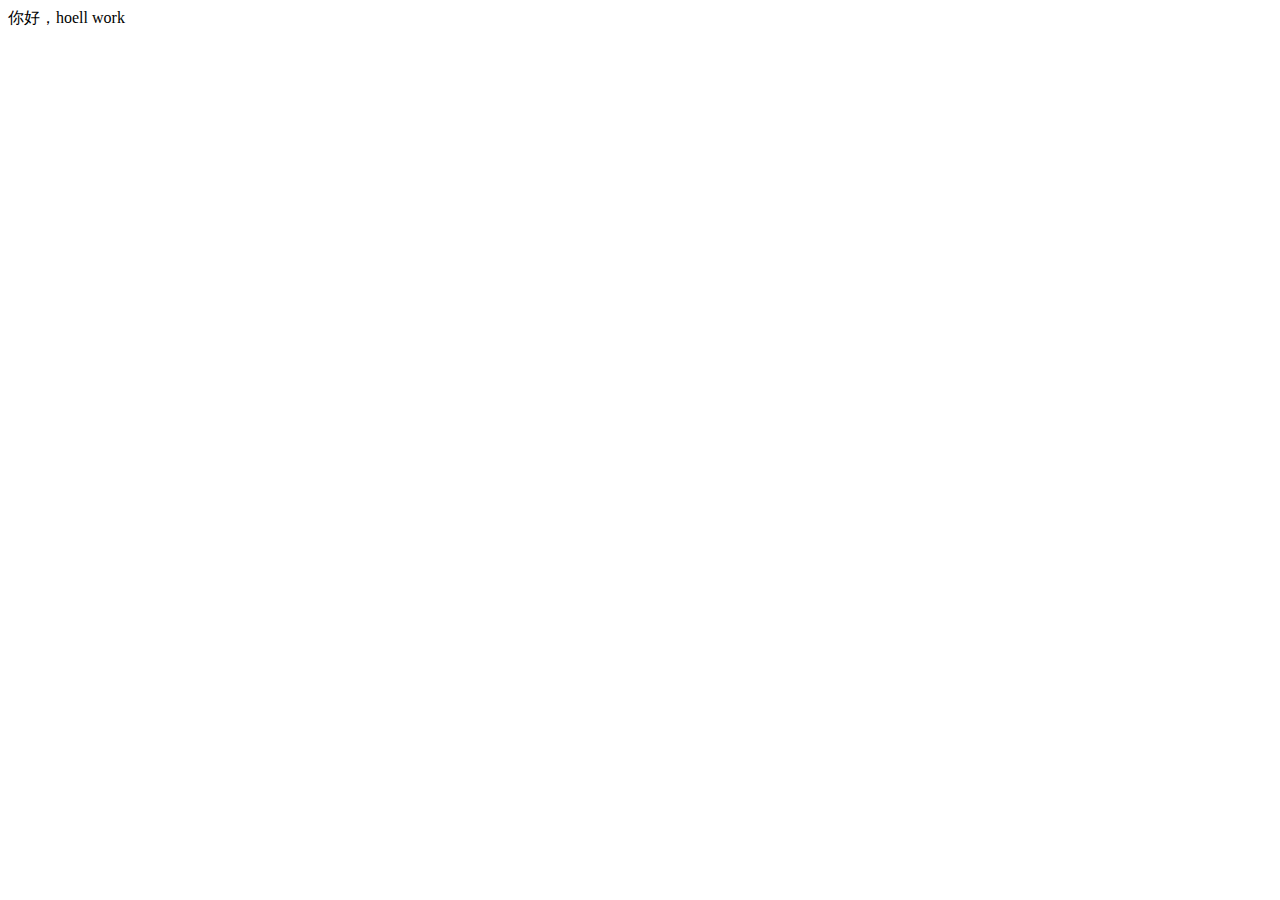
==== index.html @ dcc483dd "index.html" ====
<!DOCTYPE html>
<html lang="en">
<head>
    <meta charset="UTF-8">
    <meta name="viewport" content="width=device-width, initial-scale=1.0">
    <meta http-equiv="X-UA-Compatible" content="ie=edge">
    <title>Document</title>
</head>
<body>
    <span>你好，hoell work</span>
</body>
</html>
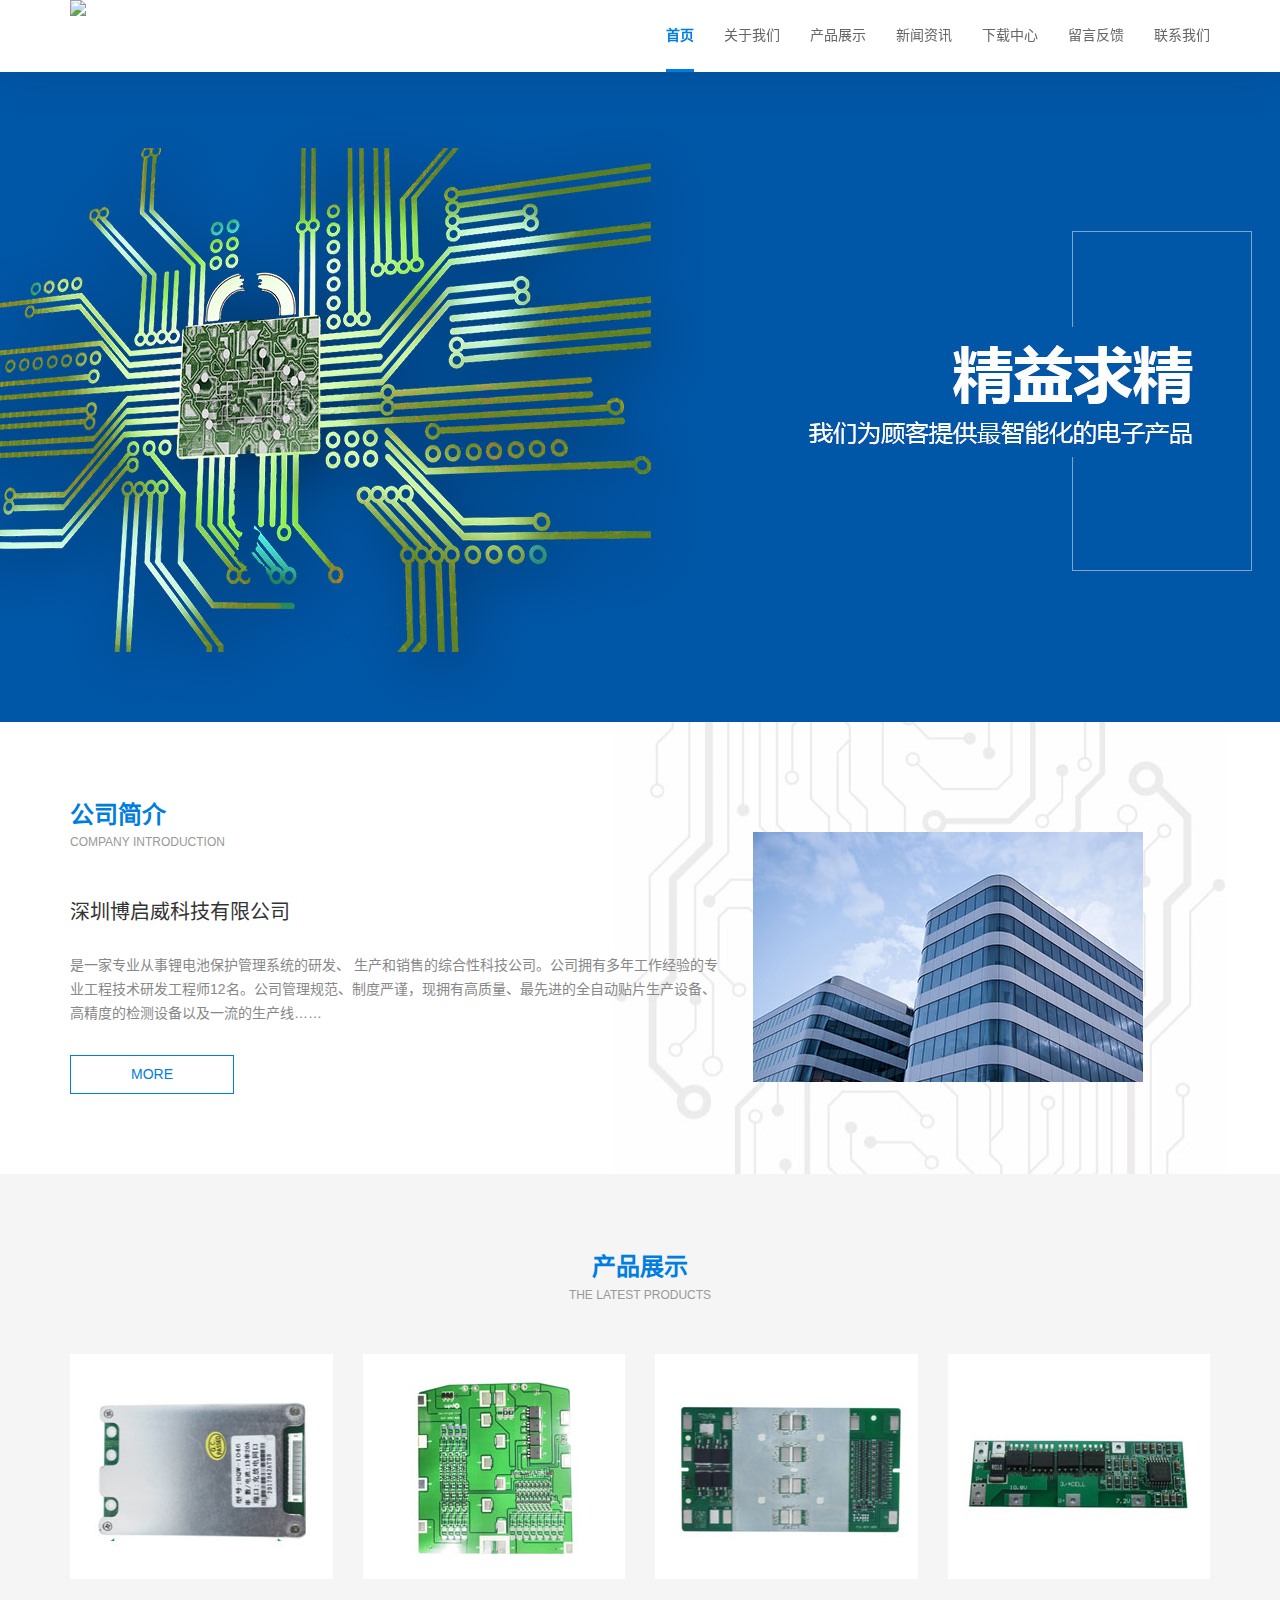
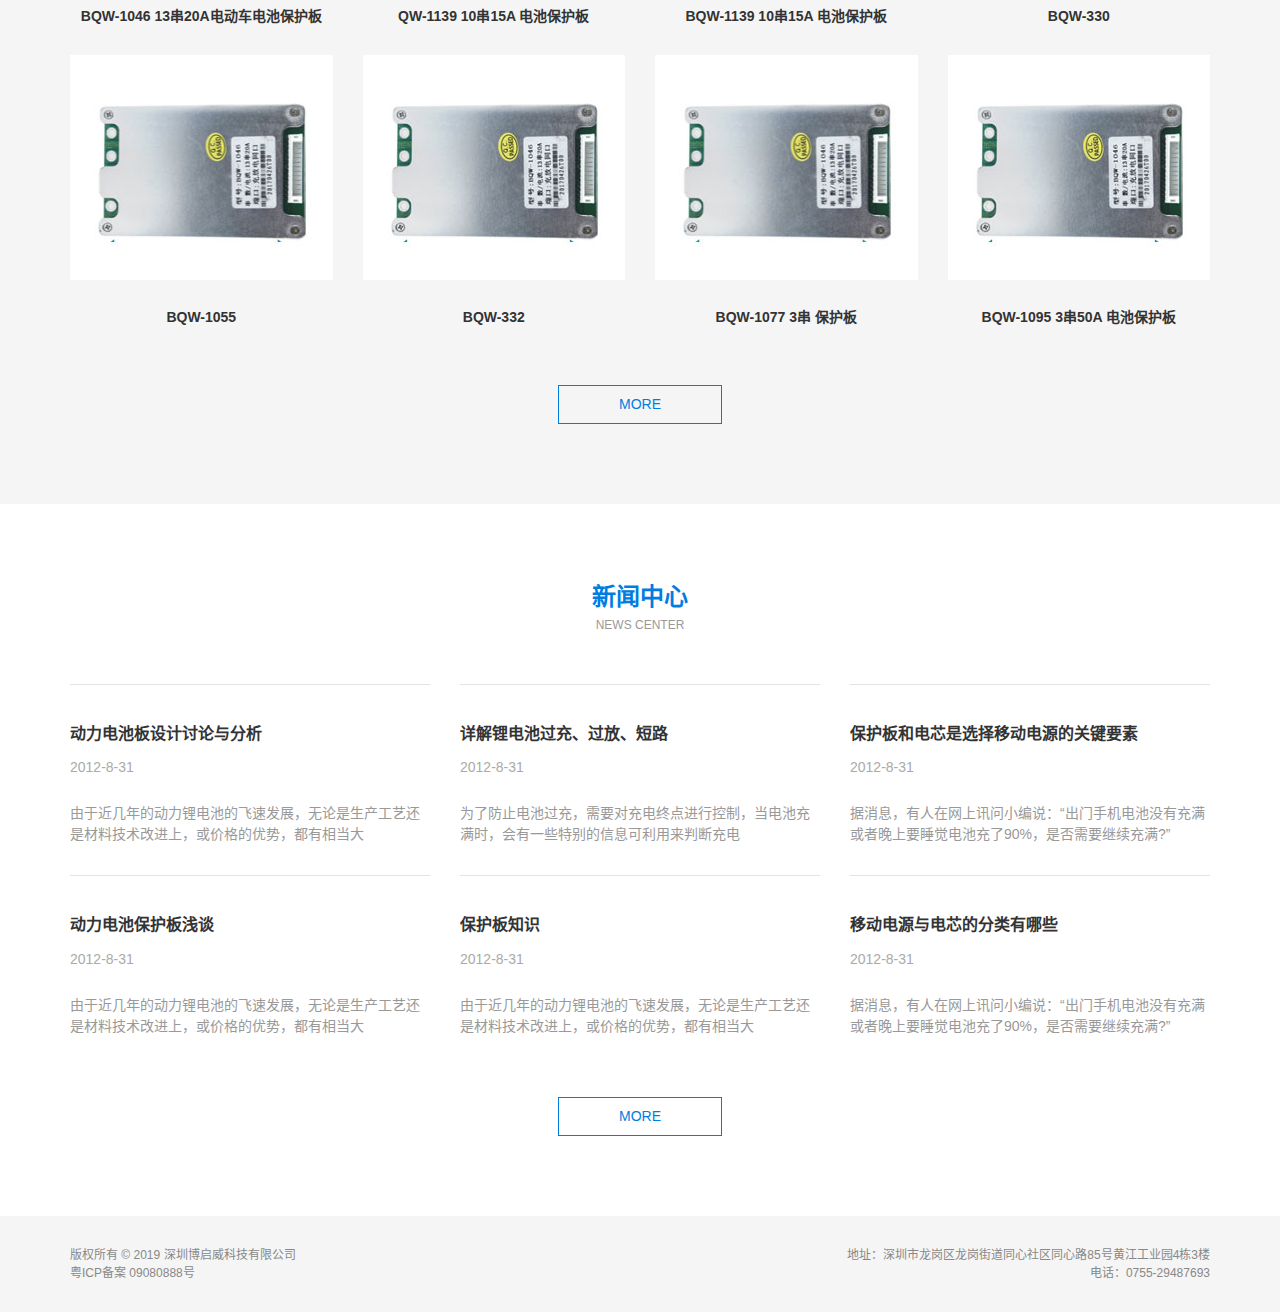
==== commit 1053d503: "添加网站" ====
--- a/index.html
+++ b/index.html
@@ -1,12 +1,220 @@
 <!DOCTYPE html>
-<html lang="en">
+<html lang="zh-CN">
 <head>
-    <meta charset="UTF-8">
-    <meta name="viewport" content="width=device-width, initial-scale=1.0">
-    <meta http-equiv="X-UA-Compatible" content="ie=edge">
-    <title>Document</title>
+    <meta charset="utf-8" />
+    <meta http-equiv="X-UA-Compatible" content="IE=edge,chrome=1">
+    <meta name="viewport" content="width=device-width, initial-scale=1">
+    <title>comapny</title>
+    <meta name="description" content="" />
+    <meta name="keywords" content="food" />
+    <link rel="stylesheet" href="css/bootstrap.min.css" >
+    <link rel="stylesheet" href="css/style.css" >
+    <!--[if lt IE 9]>
+      <script src="js/html5shiv.min.js"></script>
+      <script src="js/respond.min.js"></script>
+    <![endif]-->
 </head>
 <body>
-    <span>你好，hoell work</span>
+    <!--B:nav-->
+    <nav class="navbar navbar-default navbar-fixed-top">
+        <div class="container">  
+            <div class="navbar-header">
+                <a class="navbar-brand" href="index.html"><img src="images/logo.png"></a>
+                <button type="button" class="navbar-toggle collapsed" data-toggle="collapse" data-target="#navbar" aria-expanded="false" aria-controls="navbar">
+                    <span class="sr-only"></span>
+                    <span class="icon-bar"></span>
+                    <span class="icon-bar"></span>
+                    <span class="icon-bar"></span>
+                </button>
+            </div>
+            <div id="navbar" class="navbar-collapse collapse">
+              <ul class="nav navbar-nav navbar-right">
+                <li class="active"><a href="index.html">首页</a></li>
+                <li><a href="about.html">关于我们</a></li>
+                <li class="dropdown">
+                    <a href="#" class="dropdown-toggle" data-toggle="dropdown">产品展示</a>
+                    <ul class="dropdown-menu">
+                        <li><a href="product.html">电子元器件</a></li>
+                        <li><a href="product2.html">软件开发</a></li>
+                  	</ul>
+                </li>
+                <li><a href="news.html">新闻资讯</a></li>
+                <li><a href="download.html">下载中心</a></li>
+                <li><a href="feedback.html">留言反馈</a></li>
+                <li><a href="contact.html">联系我们</a></li>
+              </ul>
+            </div>            
+            
+        </div>
+    </nav>
+    <!--E:nav-->
+   
+    
+    <!--B:banner-->
+    <div class="banner hidden-xs"></div>
+    <!--E:banner-->
+    
+    
+    
+    <!--B:about-->
+    <div class="container company">
+        <div class="row">
+        	<div class="col-md-7">
+                <div class="m-title">
+                    <h3>公司简介</h3>
+                    <p>Company Introduction</p>
+                </div>
+                <div class="content">
+            		<h4>深圳博启威科技有限公司</h4>
+                	<p>是一家专业从事锂电池保护管理系统的研发、 生产和销售的综合性科技公司。公司拥有多年工作经验的专业工程技术研发工程师12名。公司管理规范、制度严谨，现拥有高质量、最先进的全自动贴片生产设备、高精度的检测设备以及一流的生产线……</p>
+            	</div>
+                <div class="mar-t"><a href="#" class="more">more</a></div>
+            </div>
+            <div class="col-md-5"><img src="images/company.jpg" class="mar-t"></div>
+        </div>
+    </div>
+    <!--E:about-->
+    
+    
+    <!--B:product-->
+    <div class="latest-product">
+    	<div class="container">
+            <div class="m-title text-center">
+                <h3>产品展示</h3>
+                <p>The Latest Products</p>
+            </div>
+            <div class="row list">
+                <div class="col-md-3">
+                	<a href="#">
+                    	<div class="img"><img src="uploads/img.jpg" class="img-full-width"></div>
+                        <h5 class="ellipsis">BQW-1046 13串20A电动车电池保护板</h5>
+                    </a>
+                </div>
+                <div class="col-md-3">
+                	<a href="#">
+                    	<div class="img"><img src="uploads/img1.jpg" class="img-full-width"></div>
+                        <h5 class="ellipsis">QW-1139 10串15A 电池保护板</h5>
+                    </a>
+                </div>
+                <div class="col-md-3">
+                	<a href="#">
+                    	<div class="img"><img src="uploads/img2.jpg" class="img-full-width"></div>
+                        <h5 class="ellipsis">BQW-1139 10串15A 电池保护板</h5>
+                    </a>
+                </div>
+                <div class="col-md-3">
+                	<a href="#">
+                    	<div class="img"><img src="uploads/img3.jpg" class="img-full-width"></div>
+                        <h5 class="ellipsis">BQW-330</h5>
+                    </a>
+                </div>
+                <div class="col-md-3">
+                	<a href="#">
+                    	<div class="img"><img src="uploads/img.jpg" class="img-full-width"></div>
+                        <h5 class="ellipsis">BQW-1055</h5>
+                    </a>
+                </div>
+                <div class="col-md-3">
+                	<a href="#">
+                    	<div class="img"><img src="uploads/img.jpg" class="img-full-width"></div>
+                        <h5 class="ellipsis">BQW-332</h5>
+                    </a>
+                </div>
+                <div class="col-md-3">
+                	<a href="#">
+                    	<div class="img"><img src="uploads/img.jpg" class="img-full-width"></div>
+                        <h5 class="ellipsis">BQW-1077 3串 保护板</h5>
+                    </a>
+                </div>
+                <div class="col-md-3">
+                	<a href="#">
+                    	<div class="img"><img src="uploads/img.jpg" class="img-full-width"></div>
+                        <h5 class="ellipsis">BQW-1095 3串50A 电池保护板</h5>
+                    </a>
+                </div>
+            </div>
+            <div class="text-center mar-t"><a href="#" class="more">more</a></div>
+        </div>
+    </div>
+    <!--E:product-->
+    
+    
+    <!--B:news-->
+    <div class="news-center">
+    	<div class="container">
+            <div class="m-title text-center">
+                <h3>新闻中心</h3>
+                <p>News center</p>
+            </div>
+            <div class="row list">
+                <div class="col-md-4">
+                	<a href="#">
+                        <h5 class="ellipsis">动力电池板设计讨论与分析</h5>
+                        <div class="date">2012-8-31</div>
+                        <div class="desc ellipsis-2">由于近几年的动力锂电池的飞速发展，无论是生产工艺还是材料技术改进上，或价格的优势，都有相当大</div>
+                    </a>
+                </div>
+                <div class="col-md-4">
+                	<a href="#">
+                        <h5 class="ellipsis">详解锂电池过充、过放、短路</h5>
+                        <div class="date">2012-8-31</div>
+                        <div class="desc ellipsis-2">为了防止电池过充，需要对充电终点进行控制，当电池充满时，会有一些特别的信息可利用来判断充电</div>
+                    </a>
+                </div>
+                <div class="col-md-4">
+                	<a href="#">
+                        <h5 class="ellipsis">保护板和电芯是选择移动电源的关键要素</h5>
+                        <div class="date">2012-8-31</div>
+                        <div class="desc ellipsis-2">据消息，有人在网上讯问小编说：“出门手机电池没有充满或者晚上要睡觉电池充了90%，是否需要继续充满?”</div>
+                    </a>
+                </div>
+                <div class="col-md-4">
+                	<a href="#">
+                        <h5 class="ellipsis">动力电池保护板浅谈</h5>
+                        <div class="date">2012-8-31</div>
+                        <div class="desc ellipsis-2">由于近几年的动力锂电池的飞速发展，无论是生产工艺还是材料技术改进上，或价格的优势，都有相当大</div>
+                    </a>
+                </div>
+                <div class="col-md-4">
+                	<a href="#">
+                        <h5 class="ellipsis">保护板知识</h5>
+                        <div class="date">2012-8-31</div>
+                        <div class="desc ellipsis-2">由于近几年的动力锂电池的飞速发展，无论是生产工艺还是材料技术改进上，或价格的优势，都有相当大</div>
+                    </a>
+                </div>
+                <div class="col-md-4">
+                	<a href="#">
+                        <h5 class="ellipsis">移动电源与电芯的分类有哪些</h5>
+                        <div class="date">2012-8-31</div>
+                        <div class="desc ellipsis-2">据消息，有人在网上讯问小编说：“出门手机电池没有充满或者晚上要睡觉电池充了90%，是否需要继续充满?”</div>
+                    </a>
+                </div>
+            </div>
+            <div class="text-center mar-t"><a href="#" class="more">more</a></div>
+        </div>
+    </div>
+    <!--E:news-->
+	
+
+    
+    <!--B:footer-->
+    <footer class="footer">
+    	<div class="container">
+            <div class="row">
+                <div class="col-md-6">
+                    版权所有 &copy; 2019 深圳博启威科技有限公司<br>
+                    粤ICP备案 09080888号 
+                </div>
+                <div class="col-md-6 text-right text-xs-none">
+                    地址：深圳市龙岗区龙岗街道同心社区同心路85号黄江工业园4栋3楼<br>
+                    电话：0755-29487693 
+                </div>
+            </div>
+        </div>
+    </footer>
+    <!--E:footer-->
+    <script type="text/javascript" src="js/jquery.min.js"></script>
+    <script type="text/javascript" src="js/bootstrap.min.js"></script>
+    <script type="text/javascript" src="js/common.js"></script>
 </body>
-</html>+</html>
--- a/css/style.css
+++ b/css/style.css
@@ -0,0 +1,266 @@
+@import "media.css";
+html{ position:relative}
+html,body{ min-height:100%}
+body{ font:14px/1.5 arial, microsoft yahei; font-family:microsoft yahei, arial\0/;  color:#666; padding-top:72px; padding-bottom:96px}
+a{ color:#333}
+a:hover{ color:#007de0; text-decoration:none}
+.bg-white{ background:#fff}
+.glyphicon{ margin-right:4px}
+/*text*/
+h1{ font-size:32px}
+h4{ font-size:20px}
+h1, h2, h3, h4, h5{ color:#333; font-weight:bold}
+h2, h3, h4{ margin:0 0 15px 0}
+p{ margin:0}
+/*img*/
+img{ max-width:100%}
+img.img-full-width{ width:100%}
+img.img-full-height{ max-width:none; min-height:100% !important}
+/*more*/
+.more{ display:inline-block; border:1px solid #007de0; text-transform:uppercase; color:#007de0; padding:8px 60px}
+.more:hover{ background:#007de0; color:#fff}
+.more.small{ font-size:12px; padding:5px 20px}
+
+/*====B:ellipsis=============================*/
+.ellipsis{ overflow:hidden; white-space:nowrap; text-overflow:ellipsis}
+.ellipsis-2{ display:-webkit-box; overflow:hidden; text-overflow:ellipsis; white-space:normal !important; word-wrap:break-word; -webkit-line-clamp:2; -webkit-box-orient:vertical}
+.ellipsis-3{ display:-webkit-box; overflow:hidden; text-overflow:ellipsis; white-space:normal !important; word-wrap:break-word; -webkit-line-clamp:3; -webkit-box-orient:vertical}
+/*====E:ellipsis=============================*/
+
+
+/*====B:margin padding=============================*/
+.mar{ margin:30px !important}
+.mar-t{ margin-top:30px !important}
+.mar-b{ margin-bottom:30px !important}
+.mar-none{ margin:0 !important}
+.mar-t-none{ margin-top:0 !important}
+.mar-b-none{ margin-bottom:0 !important}
+.mar-b20{ margin-bottom:20px !important}
+.mar-t10{ margin-top:10px !important}
+/*padding*/
+.pad{ padding:30px !important}
+.pad-l{ padding-left:30px !important}
+.pad-r{ padding-right:30px !important}
+.pad-t{ padding-top:30px !important}
+.pad-b{ padding-bottom:30px !important}
+.pad-none{ padding:0 !important}
+/*====E:margin padding=============================*/
+
+
+/*==B:btn================================================*/
+.btn-default{ background-color:#eee; border-color:#eee; color:#ffa700}
+.btn-default:hover{ background-color:#f3bc2e; border-color:#f3bc2e; color:#fff}
+.btn-primary{ background-color:#007de0; border-color:#007de0}
+.btn-primary:hover{ background-color:#008efe; border-color:#008efe}
+/*==E:btn================================================*/
+
+
+
+/*====B:删格========================================*/
+.row0{ margin-left:0; margin-right:0}
+.row0 .col{ padding:0}
+/*====E:删格========================================*/
+
+
+/*==B:navbar================================================*/
+.navbar{ margin-bottom:0; border:none; background:#fff; border-radius:0; box-shadow:0 1px 50px rgba(0,0,0,.1)}
+.navbar-brand{ height:auto; padding:0 15px}
+.navbar-toggle{ margin-top:21px}
+/**/
+.nav.navbar-nav li{padding:0 15px}
+.nav.navbar-nav li a{ text-transform:uppercase; color:#666; border-bottom:3px solid #fff; padding:25px 0 24px}
+.nav.navbar-nav li a:hover{ color:#007de0; font-weight:bold}
+.nav.navbar-nav li.open a:focus,
+.nav.navbar-nav li.active a,
+.nav.navbar-nav li.active a:hover{ background:#fff; border-color:#007de0; color:#007de0; font-weight:bold}
+.nav.navbar-nav .dropdown-menu{ padding:0; border:0}
+.nav.navbar-nav .dropdown-menu li{ border-top:1px solid #ddd}
+.nav.navbar-nav .dropdown-menu li a{ border:none; font-weight:normal; color:#666; padding:12px 0}
+/*==E:navbar================================================*/
+
+
+/*==B:index================================================*/
+.banner{ height:650px; background:url(../uploads/banner.jpg) no-repeat center top}
+/*title*/
+.m-title h3{ color:#007de0; margin-bottom:5px}
+.m-title p{ color:#999; text-transform:uppercase; font-size:12px}
+/*company*/
+.company{ padding-top:80px; padding-bottom:80px; background:url(../images/bg.jpg) no-repeat right top}
+.company .content{ margin-top:50px}
+.company .content h4{ margin-bottom:30px; font-weight:normal}
+.company .content p{ color:#888; line-height:24px}
+/*product*/
+.latest-product{ background:#f5f5f5; padding:80px 0}
+.latest-product .list{ margin-top:50px}
+.latest-product .list a{ display:block; text-align:center}
+.latest-product .list .img{ background:#fff}
+.latest-product .list h5{ padding:20px 0}
+.latest-product .list a:hover h5{ color:#007de0}
+/*news*/
+.news-center{ padding:80px 0}
+.news-center .list{ margin-top:50px}
+.news-center .list a{ display:block; border-top:1px solid #e2e2e2; padding:30px 0}
+.news-center .list h5{ margin-bottom:0; font-size:16px}
+.news-center .list .date{ color:#aaa; margin-top:15px}
+.news-center .list .desc{ color:#999; margin-top:25px}
+.news-center .list a:hover{ border-color:#007de0}
+.news-center .list a:hover h5{ color:#007de0}
+.news-center .list a:hover .date,
+.news-center .list a:hover .desc{ color:#007de0}
+/*==E:index================================================*/
+
+
+
+.page-banner{ height:300px; background-repeat:no-repeat; background-position:center; background-size:cover}
+.page-banner.electronics{ background-image:url(../images/page-banner.jpg)}
+.page-banner.software{ background-image:url(../images/page-banner2.jpg)}
+.page-banner.build{ background-image:url(../images/page-banner3.jpg)}
+.page-banner.hand{ background-image:url(../images/page-banner4.jpg)}
+.page-banner.computer{ background-image:url(../images/page-banner5.jpg)}
+.page-banner.box{ background-image:url(../images/page-banner6.jpg)}
+.page-banner.technology{ background-image:url(../images/page-banner7.jpg)}
+
+
+
+/*==B:prodcut================================================*/
+.position{ text-align:right; color:#999; font-size:12px; margin-top:35px}
+/**/
+.category{ padding:30px 0 20px}
+.category a{ display:inline-block; padding:5px 15px; border:1px solid #eaeaea; margin:0 10px 10px 0}
+.category a.active{ background:#007de0; color:#fff; font-weight:bold}
+/**/
+.product-list a{ display:block; text-align:center}
+.product-list .img{ background:#fff; border:1px solid #eaeaea}
+.product-list h5{ padding:20px 0}
+.product-list a:hover .img{ border-color:#007de0}
+.product-list a:hover h5{ color:#007de0}
+/**/
+.software-list a{ display:block; border:1px solid #eaeaea; padding:30px; margin-bottom:20px}
+.software-list a .img{ float:left; width:280px; margin-right:30px}
+.software-list a .title{ font-size:18px; font-weight:bold; margin-top:20px}
+.software-list a .desc{ color:#999}
+.software-list a .date{ color:#999; font-size:12px; margin-top:10px}
+.software-list a .bottom{ text-align:right; margin-top:20px}
+.software-list a:hover{ border-color:#007de0}
+.software-list a:hover .more{ background:#007de0; color:#fff}
+/**/
+.pro-detail-hd .img{ border:1px solid #ddd; padding:15px}
+.pro-detail-hd .desc{ color:#999; margin-bottom:20px}
+.pro-detail-t{ border-bottom:1px solid #ddd; margin-top:30px}
+.pro-detail-t span{ display:inline-block; padding:10px 15px; border:1px solid #ddd; border-top-color:#007de0; margin-bottom:-1px; font-weight:bold; color:#007de0}
+/**/
+.hot-pro .title{ border-top:1px solid #ddd; padding:15px 0; font-size:16px; color:#333; font-weight:bold}
+.hot-pro .m-title h3{ font-size:18px}
+.hot-pro a{ display:block; border:1px solid #ddd; text-align:center; padding:10px; margin-bottom:20px}
+.hot-pro a h5{ margin-top:10px}
+.hot-pro a:hover{ border-color:#007de0}
+.hot-pro a:hover h5{ color:#007de0}
+/*==E:prodcut================================================*/
+
+
+
+/*==B:news-list================================================*/
+.news-list a{ display:block; border:1px solid #ddd; padding:30px; margin-top:30px}
+.news-list .title{ height:60px}
+.news-list h5{ font-size:16px}
+.news-list .date{ font-size:12px; font-weight:bold; margin-top:2px}
+.news-list .desc{ color:#888; margin-top:10px}
+.news-list .desc .img{ float:left; width:80px; height:60px; overflow:hidden; margin-right:20px}
+.news-list .desc .img img{ width:100%}
+.news-list .desc p{ height:60px; overflow:hidden}
+.news-list .bottom{ margin-top:20px; text-align:right}
+.news-list a:hover{ border-color:#007de0}
+.news-list a:hover h5{ color:#007de0}
+.news-list a:hover .more{ background:#007de0; color:#fff}
+/*==E:news-list================================================*/
+
+
+
+/*==B:download-list================================================*/
+.download-list{ margin-top:20px}
+.download-list a{ display:block; padding:20px 60px 20px 20px; height:90px; position:relative; margin-top:20px; background:#fff; border:1px solid #ddd}
+.download-list h5{ line-height:1.4; font-size:16px; margin:0}
+.download-list .desc{ color:#999; font-size:13px; margin-top:3px}
+.download-list .icon{ display:block; width:40px; height:40px; background-image:url(../images/icon-download.png); position:absolute; top:50%; right:20px; margin-top:-20px; transition-duration:.3s}
+.download-list a:hover{ border-color:#007de0}
+.download-list a:hover h5{ color:#007de0}
+.download-list a:hover .desc{ color:#2a92d7; font-weight:bold}
+.download-list a:hover .icon{ background-position:0 -40px}
+/*==E:download-list================================================*/
+
+
+
+/*==B:about================================================*/
+.about{padding:50px 0; line-height:26px}
+/*==E:about================================================*/
+
+
+/*==B:contact================================================*/
+.contact-list{ text-align:center; border-top:1px solid #ddd; border-right:1px solid #ddd; margin-top:50px; margin-bottom:50px}
+.contact-list li{ border-left:1px solid #ddd; border-bottom:1px solid #ddd; padding:50px !important}
+.contact-list .icon{ display:inline-block; background-repeat:no-repeat;  width:56px; height:56px}
+.contact-list .icon-map{ background-image:url(../images/icon-map.png)}
+.contact-list .icon-telephone{ background-image:url(../images/icon-telephone.png)}
+.contact-list .icon-mail{ background-image:url(../images/icon-mail.png)}
+.contact-list b{ display:block; margin:15px 0 5px; color:#333; font-size:18px}
+.contact-list p{ color:#999; height:38px}
+/*====E:contact=========================================*/
+
+
+
+
+/*====B:page-detail=============================*/
+.page-detail{ padding:50px 0}
+/**/
+.page-detail-hd{ text-align:center; border-bottom:1px solid #ddd; padding-bottom:30px}
+.page-detail-hd h3{ font-weight:bold; font-size:28px}
+.page-detail-hd .desc{ color:#999; margin-top:5px}
+.page-detail-content{ padding-top:30px; font-size:16px; line-height:26px; color:#333}
+/*====E:page-detail=============================*/
+
+
+
+
+
+/*==B:footer================================================*/
+.footer{ background:#f5f5f5; padding:30px 0; color:#888; font-size:12px; position:absolute; left:0; bottom:0; width:100%}
+/*==E:footer================================================*/
+
+
+@media (max-width: 767px) {
+	body{ padding-bottom:0}
+	
+	/**/
+	.nav.navbar-nav li{ display:block}
+	.nav.navbar-nav li a{ border-bottom:1px solid #e7e7e7; padding:12px 0}
+	
+	/**/
+	.company{ background:none; padding-top:20px; padding-bottom:20px}
+	.company .content{ margin-top:20px}
+	
+	/**/
+	.category{ padding-bottom:10px}
+	.position{ text-align:left; margin-top:0; margin-bottom:20px}
+	.software-list a{ padding:15px; margin-bottom:15px}
+	.software-list .item{ padding:10px}
+	.pro-detail-hd .img{ margin-bottom:15px}
+	.pro-detail-t span{ display:block}
+	
+	/**/
+	.news-list a{ padding:15px; margin-top:15px}
+	
+	/**/
+	.download-list{ margin-top:0}
+	.download-list a{ margin-top:15px; padding:10px 60px 10px 10px}
+	.download-list .icon{ right:10px}
+	
+	/**/
+	.contact-list{ margin:15px 0}
+	
+	/**/
+	.page-detail{ padding:15px 0}
+	.page-detail-hd h3{ margin-top:20px}
+	
+	/**/
+	.footer{ position:static}
+}